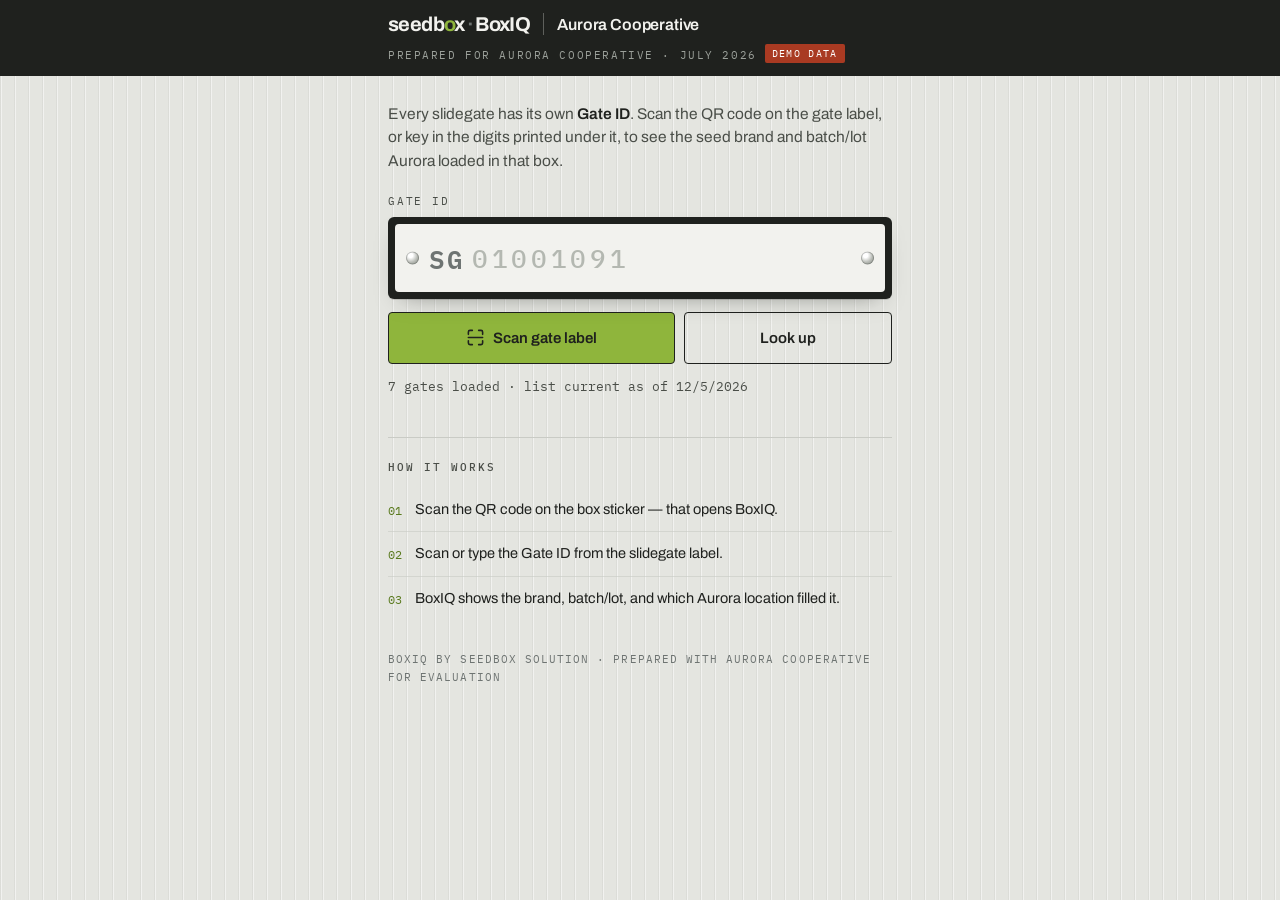
==== aurora/index.html @ b35578e1 "Add files via upload" ====
<!DOCTYPE html>
<html lang="en">
<head>
<meta charset="utf-8">
<meta name="viewport" content="width=device-width, initial-scale=1, viewport-fit=cover">
<title>BoxIQ for Aurora Cooperative</title>
<meta name="description" content="Scan a slidegate Gate ID to see the seed brand and batch/lot in the box. BoxIQ by Seedbox Solution, prepared for Aurora Cooperative.">
<meta property="og:title" content="BoxIQ for Aurora Cooperative">
<meta property="og:description" content="Track what's in your box — scan the gate, see the seed.">

<!-- ===== Aurora's colours. These three lines are the whole visual co-brand. =====
     --accent      the client's primary colour: buttons, tag rule, focus ring
     --accent-deep a darker shade of it, for small text and the tie line
     --on-accent   text colour that sits on --accent (#1F211E on light, #F2F2EE on dark)
     TODO: replace the placeholders below with Aurora's real hex values. -->
<style>
  :root{
    --accent:#17603C;
    --accent-deep:#0E4429;
    --on-accent:#F2F2EE;
  }
</style>
<meta name="theme-color" content="#1F211E">

<link rel="preconnect" href="https://fonts.googleapis.com">
<link rel="preconnect" href="https://fonts.gstatic.com" crossorigin>
<link href="https://fonts.googleapis.com/css2?family=Archivo:wght@400;500;600;700&family=IBM+Plex+Mono:wght@400;500;600&display=swap" rel="stylesheet">
<link rel="stylesheet" href="../assets/boxiq-v1.css">
</head>
<body>
<div id="boxiq"></div>

<!-- ===== Aurora's wording and data. Everything else comes from the shared engine. =====
     logo        file saved in THIS folder, e.g. "aurora-logo.png". Leave "" to show the
                 name as text; a missing file also falls back to the name.
     dataUrl     "gates.csv" in this folder, or a published Google Sheet CSV link.
     demoData    true puts a "Demo data" flag in the header so nobody mistakes the
                 sample rows for their live records. Set to false for a real pilot. -->
<script type="application/json" id="boxiq-config">
{
  "client": "Aurora Cooperative",
  "logo": "aurora-logo.png",
  "preparedFor": "Prepared for Aurora Cooperative · July 2026",
  "lede": "Every slidegate has its own <strong>Gate ID</strong>. Scan the QR code on the gate label, or key in the digits printed under it, to see the seed brand and batch/lot Aurora loaded in that box.",
  "dataUrl": "gates.csv",
  "demoData": true,
  "steps": [
    "Scan the QR code on the box sticker — that opens BoxIQ.",
    "Scan or type the Gate ID from the slidegate label.",
    "BoxIQ shows the brand, batch/lot, and which Aurora location filled it."
  ],
  "supportNote": "Contact your Aurora Cooperative agronomist or seed location.",
  "footerNote": "BoxIQ by Seedbox Solution · prepared with Aurora Cooperative for evaluation"
}
</script>
<script src="../assets/boxiq-v1.js"></script>
</body>
</html>
---- assets/boxiq-v1.css ----
/* ============================================================
   BoxIQ v1 — shared stylesheet
   Every client site loads this file. Do not edit it to change
   one client's look: override the variables in that client's
   index.html instead. Breaking changes go in boxiq-v2.css so
   live prospect demos can never shift under them.
   ============================================================ */
:root{
  /* Seedbox marks — fixed across every co-brand */
  --seed:#8FB53C;
  --seed-deep:#5A7A1E;
  /* Client accent — override per client. Defaults to Seedbox green. */
  --accent:var(--seed);
  --accent-deep:var(--seed-deep);
  --on-accent:#1F211E;        /* text that sits on the accent colour */
  /* Surfaces, sampled from the Gen2 sticker and slidegate hardware */
  --ink:#1F211E;
  --ink-soft:#4A4E48;
  --plate:#F2F2EE;
  --steel:#6E7472;
  --steel-line:#C9CBC5;
  --alert:#A93A22;
  --page:#E4E5E0;
  --radius:4px;
  --shadow:0 1px 0 rgba(31,33,30,.14), 0 10px 24px -14px rgba(31,33,30,.5);
}
*{box-sizing:border-box}
html,body{margin:0}
body{
  background:var(--page);
  background-image:repeating-linear-gradient(90deg,
    rgba(31,33,30,.045) 0 1px, rgba(255,255,255,.5) 1px 2px, transparent 2px 14px);
  color:var(--ink);
  font-family:'Archivo',system-ui,-apple-system,'Segoe UI',sans-serif;
  -webkit-text-size-adjust:100%;
  min-height:100dvh;
}
.wrap{max-width:540px;margin:0 auto;padding:0 18px 56px}

/* ---------- co-brand header ---------- */
.topbar{background:var(--ink);color:var(--plate);padding:13px 0}
.topbar .wrap{padding-bottom:0}
.lockup{display:flex;align-items:center;gap:13px;flex-wrap:wrap}
.mark{font-weight:700;font-size:20px;letter-spacing:-.03em;white-space:nowrap}
.mark .sprout{color:var(--seed)}
.mark .dot{color:var(--steel);padding:0 2px}
.divider{width:1px;height:22px;background:rgba(242,242,238,.3);flex:none}
.client{display:flex;align-items:center;gap:9px;min-width:0}
.client img{max-height:26px;max-width:170px;width:auto;display:block}
.client .name{font-weight:600;font-size:16px;letter-spacing:-.01em;color:var(--plate)}
.prepared{
  font-family:'IBM Plex Mono',ui-monospace,monospace;font-size:10.5px;
  letter-spacing:.15em;text-transform:uppercase;color:#9BA09A;margin-top:9px;
}
.eyebrow{
  font-family:'IBM Plex Mono',ui-monospace,monospace;font-size:10.5px;
  letter-spacing:.18em;text-transform:uppercase;color:#9BA09A;
}
.demo-flag{
  display:inline-block;margin-left:8px;padding:3px 7px;border-radius:2px;
  background:var(--alert);color:#fff;font-family:'IBM Plex Mono',monospace;
  font-size:9.5px;letter-spacing:.14em;text-transform:uppercase;vertical-align:2px;
}
.lede{margin:26px 0 22px;font-size:15.5px;line-height:1.5;color:var(--ink-soft);max-width:34em}
.lede strong{color:var(--ink);font-weight:600}

/* ---------- the plate: input styled as the slidegate label ---------- */
.field-label{
  display:block;font-family:'IBM Plex Mono',monospace;font-size:11px;
  letter-spacing:.16em;text-transform:uppercase;color:var(--ink-soft);margin-bottom:9px;
}
.plate{position:relative;background:var(--ink);border-radius:6px;padding:7px;box-shadow:var(--shadow)}
.plate-inner{
  position:relative;background:var(--plate);border-radius:var(--radius);
  display:flex;align-items:center;gap:2px;padding:14px 34px;
}
.rivet{
  position:absolute;top:50%;transform:translateY(-50%);width:13px;height:13px;border-radius:50%;
  background:radial-gradient(circle at 35% 30%, #fff 0 18%, #B9BCB6 55%, #7E837C 100%);
  box-shadow:inset 0 0 0 1px rgba(31,33,30,.25);
}
.rivet.l{left:11px} .rivet.r{right:11px}
.prefix{
  font-family:'IBM Plex Mono',monospace;font-weight:600;font-size:26px;
  color:var(--steel);letter-spacing:.06em;padding-right:6px;
}
#gateDigits{
  flex:1;min-width:0;border:0;background:transparent;padding:0;
  font-family:'IBM Plex Mono',monospace;font-weight:500;font-size:26px;
  letter-spacing:.14em;color:var(--ink);
}
#gateDigits::placeholder{color:#B4B8B1;letter-spacing:.14em}
#gateDigits:focus{outline:none}
.plate:focus-within{box-shadow:0 0 0 3px var(--accent), var(--shadow)}

.actions{display:flex;gap:9px;margin-top:13px}
.btn{
  font-family:inherit;font-size:15px;font-weight:600;border-radius:var(--radius);
  border:1.5px solid var(--ink);padding:14px 16px;cursor:pointer;
  display:inline-flex;align-items:center;justify-content:center;gap:8px;min-height:52px;
}
.btn-primary{background:var(--accent);color:var(--on-accent);flex:1 1 58%}
.btn-ghost{background:transparent;color:var(--ink);flex:1 1 42%}
.btn:active{transform:translateY(1px)}
.btn:focus-visible{outline:3px solid var(--accent-deep);outline-offset:2px}
.btn svg{width:19px;height:19px;flex:none}

.status{margin-top:14px;font-size:13px;line-height:1.45;color:var(--ink-soft);font-family:'IBM Plex Mono',monospace}
.status[data-tone="warn"]{color:var(--alert)}

/* ---------- result: a seed tag tied to the gate ---------- */
.tie{display:none;height:26px;margin-left:30px;border-left:2px solid var(--accent-deep)}
.tag{
  display:none;position:relative;background:#fff;border-radius:var(--radius);
  border:1px solid var(--steel-line);border-top:5px solid var(--accent);
  padding:22px 20px 18px;box-shadow:var(--shadow);
}
.tag.show,.tie.show{display:block}
.tag.show{animation:drop .26s cubic-bezier(.2,.9,.3,1) both}
@keyframes drop{from{opacity:0;transform:translateY(-10px) rotate(-.6deg)}to{opacity:1;transform:none}}
.punch{
  position:absolute;top:-3px;left:24px;width:13px;height:13px;border-radius:50%;
  background:var(--page);box-shadow:inset 0 1px 2px rgba(31,33,30,.4);
}
.tag .gate{font-family:'IBM Plex Mono',monospace;font-size:11.5px;letter-spacing:.14em;text-transform:uppercase;color:var(--ink-soft)}
.tag h2{margin:6px 0 0;font-size:29px;line-height:1.12;letter-spacing:-.025em;font-weight:700}
.lot{margin-top:16px;padding-top:14px;border-top:1px solid var(--steel-line)}
.lot .k{font-family:'IBM Plex Mono',monospace;font-size:10.5px;letter-spacing:.16em;text-transform:uppercase;color:var(--ink-soft)}
.lot .v{font-family:'IBM Plex Mono',monospace;font-weight:600;font-size:24px;letter-spacing:.02em;margin-top:3px;word-break:break-all}
.grid{display:grid;grid-template-columns:1fr 1fr;gap:14px 16px;margin-top:16px}
.grid .k{font-family:'IBM Plex Mono',monospace;font-size:10.5px;letter-spacing:.14em;text-transform:uppercase;color:var(--ink-soft)}
.grid .v{font-size:15px;font-weight:500;margin-top:2px;line-height:1.35}
.grid .wide{grid-column:1 / -1}
details.history{margin-top:18px;border-top:1px solid var(--steel-line);padding-top:12px}
details.history summary{
  font-family:'IBM Plex Mono',monospace;font-size:11px;letter-spacing:.14em;
  text-transform:uppercase;color:var(--accent-deep);cursor:pointer;
}
details.history ul{margin:10px 0 0;padding-left:18px;font-size:14px;line-height:1.6;color:var(--ink-soft)}
.tag.miss{border-top-color:var(--alert)}
.tag.miss h2{font-size:21px}
.tag.miss p{margin:10px 0 0;font-size:14.5px;line-height:1.55;color:var(--ink-soft)}

/* ---------- how it works ---------- */
.how{margin-top:40px;border-top:1px solid var(--steel-line);padding-top:22px}
.how h3{
  font-family:'IBM Plex Mono',monospace;font-size:11px;letter-spacing:.18em;
  text-transform:uppercase;color:var(--ink-soft);margin:0 0 14px;font-weight:500;
}
.how ol{list-style:none;margin:0;padding:0;counter-reset:s}
.how li{
  counter-increment:s;display:flex;gap:13px;padding:11px 0;font-size:14.5px;line-height:1.5;
  border-bottom:1px solid rgba(201,203,197,.6);
}
.how li:last-child{border-bottom:0}
.how li::before{
  content:counter(s,decimal-leading-zero);
  font-family:'IBM Plex Mono',monospace;font-size:12px;color:var(--accent-deep);padding-top:3px;flex:none;
}
footer{
  margin-top:30px;font-family:'IBM Plex Mono',monospace;font-size:10.5px;
  letter-spacing:.1em;text-transform:uppercase;color:var(--steel);line-height:1.7;
}

/* ---------- scanner ---------- */
.scanner{position:fixed;inset:0;background:#0D0F0D;z-index:50;display:none;flex-direction:column;align-items:center;justify-content:center}
.scanner.open{display:flex}
.scanner video{width:100%;height:100%;object-fit:cover;position:absolute;inset:0}
.reticle{position:relative;width:min(72vw,290px);aspect-ratio:1;border-radius:10px;box-shadow:0 0 0 100vmax rgba(13,15,13,.62);outline:2px solid var(--accent)}
.scan-hint{position:absolute;bottom:calc(28px + env(safe-area-inset-bottom));left:0;right:0;text-align:center;color:#EDEEE9;font-size:14px;padding:0 24px;line-height:1.5}
.scan-close{
  position:absolute;top:calc(14px + env(safe-area-inset-top));right:14px;
  background:rgba(242,242,238,.14);color:#F2F2EE;border:1px solid rgba(242,242,238,.45);
  border-radius:var(--radius);padding:11px 15px;font:600 14px/1 'Archivo',sans-serif;cursor:pointer;
}
@media (prefers-reduced-motion: reduce){
  .tag.show{animation:none}
  .btn:active{transform:none}
}
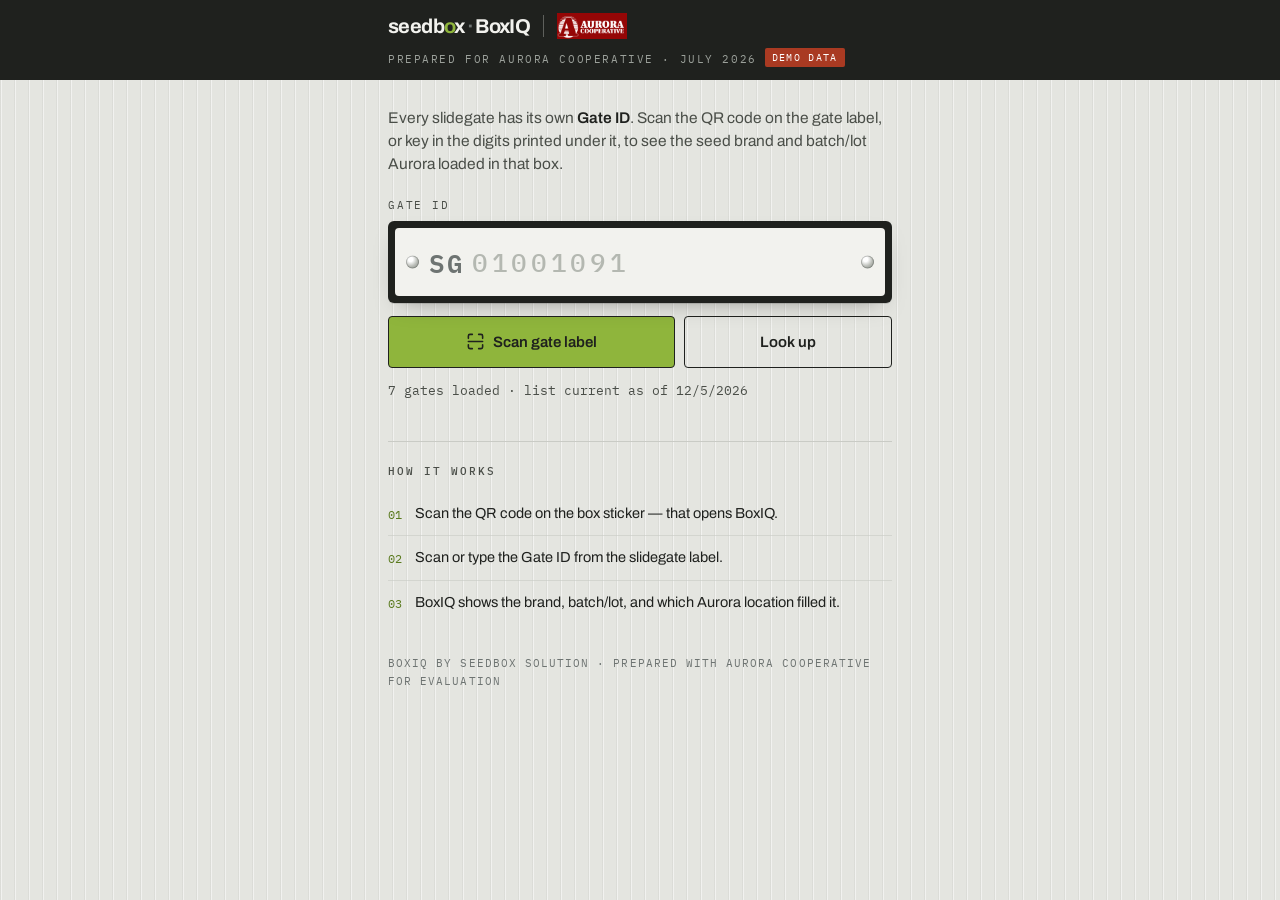
==== commit 19387f9c: "Update index.html" ====
--- a/aurora/index.html
+++ b/aurora/index.html
@@ -15,9 +15,9 @@
      TODO: replace the placeholders below with Aurora's real hex values. -->
 <style>
   :root{
-    --accent:#17603C;
-    --accent-deep:#0E4429;
-    --on-accent:#F2F2EE;
+    --accent:#085400;
+    --accent-deep:#394635;
+    --on-accent:#90866A;
   }
 </style>
 <meta name="theme-color" content="#1F211E">
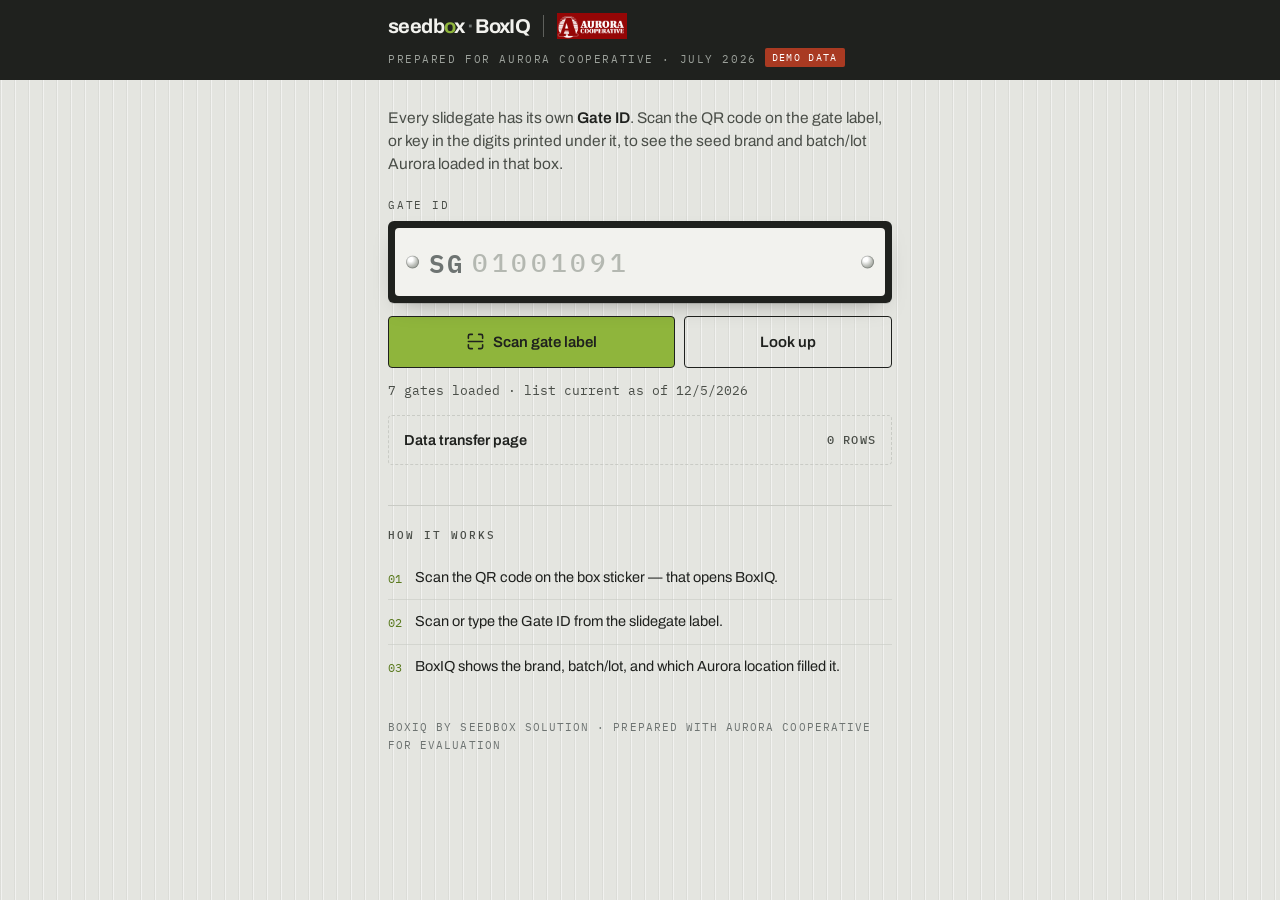
==== commit 132d1b2c: "Add files via upload" ====
--- a/aurora/index.html
+++ b/aurora/index.html
@@ -15,9 +15,9 @@
      TODO: replace the placeholders below with Aurora's real hex values. -->
 <style>
   :root{
-    --accent:#085400;
-    --accent-deep:#394635;
-    --on-accent:#90866A;
+    --accent:#17603C;
+    --accent-deep:#0E4429;
+    --on-accent:#F2F2EE;
   }
 </style>
 <meta name="theme-color" content="#1F211E">
--- a/assets/boxiq-v1.css
+++ b/assets/boxiq-v1.css
@@ -177,3 +177,91 @@
   .tag.show{animation:none}
   .btn:active{transform:none}
 }
+
+/* ============================================================
+   Send + receiving log (same device)
+   ============================================================ */
+.send-row{margin-top:18px;padding-top:16px;border-top:1px solid var(--steel-line)}
+.btn-send{
+  width:100%;background:var(--accent);color:var(--on-accent);border:1.5px solid var(--ink);
+  border-radius:var(--radius);font:600 15px 'Archivo',sans-serif;min-height:52px;
+  display:flex;align-items:center;justify-content:center;gap:9px;cursor:pointer;
+}
+.btn-send:active{transform:translateY(1px)}
+.btn-send:focus-visible{outline:3px solid var(--accent-deep);outline-offset:2px}
+.btn-send svg{width:18px;height:18px;flex:none}
+.sent-note{
+  margin:11px 0 0;font-family:'IBM Plex Mono',monospace;font-size:12px;line-height:1.5;
+  color:var(--seed-deep);min-height:1.5em;
+}
+.sent-note strong{font-weight:600;color:var(--ink)}
+.sent-note.flash{animation:sent .5s ease-out}
+@keyframes sent{0%{background:rgba(143,181,60,.35)}100%{background:transparent}}
+
+.ledger-strip{
+  width:100%;margin-top:14px;background:transparent;border:1.5px dashed var(--steel-line);
+  border-radius:var(--radius);padding:13px 15px;cursor:pointer;
+  display:flex;align-items:center;justify-content:space-between;gap:10px;
+  font:600 14.5px 'Archivo',sans-serif;color:var(--ink);min-height:50px;
+}
+.ledger-strip:active{transform:translateY(1px)}
+.ledger-strip:focus-visible{outline:3px solid var(--accent-deep);outline-offset:2px}
+.ledger-strip .count{
+  font-family:'IBM Plex Mono',monospace;font-size:12px;letter-spacing:.1em;
+  text-transform:uppercase;color:var(--ink-soft);font-weight:500;
+}
+.ledger-strip[data-has="yes"]{border-style:solid;border-color:var(--accent-deep)}
+.ledger-strip[data-has="yes"] .count{color:var(--accent-deep)}
+
+/* ---------- the transfer page ---------- */
+.ledger{
+  position:fixed;inset:0;z-index:60;background:var(--page);display:none;
+  flex-direction:column;overflow:hidden;
+}
+.ledger.open{display:flex}
+.ledger-head{background:var(--ink);color:var(--plate);padding:calc(15px + env(safe-area-inset-top)) 18px 16px}
+.ledger-head .to{
+  font-family:'IBM Plex Mono',monospace;font-size:10.5px;letter-spacing:.16em;
+  text-transform:uppercase;color:#9BA09A;
+}
+.ledger-head .n{display:flex;align-items:baseline;gap:10px;margin-top:7px}
+.ledger-head .n b{font-size:38px;font-weight:700;letter-spacing:-.03em;line-height:1}
+.ledger-head .n span{font-size:14px;color:#C3C7C0}
+.ledger-head .file{
+  margin-top:10px;font-family:'IBM Plex Mono',monospace;font-size:11px;color:var(--seed);
+}
+.ledger-body{flex:1;overflow-y:auto;-webkit-overflow-scrolling:touch;padding:16px 18px 22px}
+table.feed{width:100%;border-collapse:collapse;background:#fff;border:1px solid var(--steel-line);border-radius:var(--radius)}
+table.feed th{
+  text-align:left;font-family:'IBM Plex Mono',monospace;font-size:9.5px;letter-spacing:.14em;
+  text-transform:uppercase;color:var(--ink-soft);font-weight:500;
+  padding:10px 10px;border-bottom:1px solid var(--steel-line);background:var(--plate);
+  position:sticky;top:0;
+}
+table.feed td{padding:11px 10px;border-bottom:1px solid rgba(201,203,197,.7);vertical-align:top;font-size:14px}
+table.feed tr:last-child td{border-bottom:0}
+table.feed .seq{
+  font-family:'IBM Plex Mono',monospace;font-size:12px;color:var(--steel);width:1%;white-space:nowrap;
+}
+table.feed .gate{font-family:'IBM Plex Mono',monospace;font-weight:600;font-size:13.5px;white-space:nowrap}
+table.feed .time{font-family:'IBM Plex Mono',monospace;font-size:11px;color:var(--ink-soft);margin-top:3px}
+table.feed .brand{font-weight:600;line-height:1.25}
+table.feed .lot{font-family:'IBM Plex Mono',monospace;font-size:12px;color:var(--ink-soft);margin-top:3px}
+.dup{
+  display:inline-block;margin-left:6px;padding:2px 5px;border-radius:2px;background:var(--plate);
+  border:1px solid var(--steel-line);font-family:'IBM Plex Mono',monospace;font-size:9.5px;
+  letter-spacing:.08em;text-transform:uppercase;color:var(--ink-soft);vertical-align:1px;
+}
+.ledger-empty{
+  background:#fff;border:1px dashed var(--steel-line);border-radius:var(--radius);
+  padding:30px 22px;text-align:center;color:var(--ink-soft);font-size:14.5px;line-height:1.5;
+}
+.ledger-foot{
+  border-top:1px solid var(--steel-line);background:var(--plate);
+  padding:13px 18px calc(13px + env(safe-area-inset-bottom));display:flex;gap:9px;flex-wrap:wrap;
+}
+.ledger-foot .btn{flex:1 1 auto;min-height:48px;font-size:14.5px;padding:12px 14px}
+.ledger-foot .btn-close{background:var(--ink);color:var(--plate);border-color:var(--ink);flex:1 1 100%;order:-1}
+.ledger-note{
+  margin:14px 0 0;font-size:12.5px;line-height:1.5;color:var(--ink-soft);
+}
